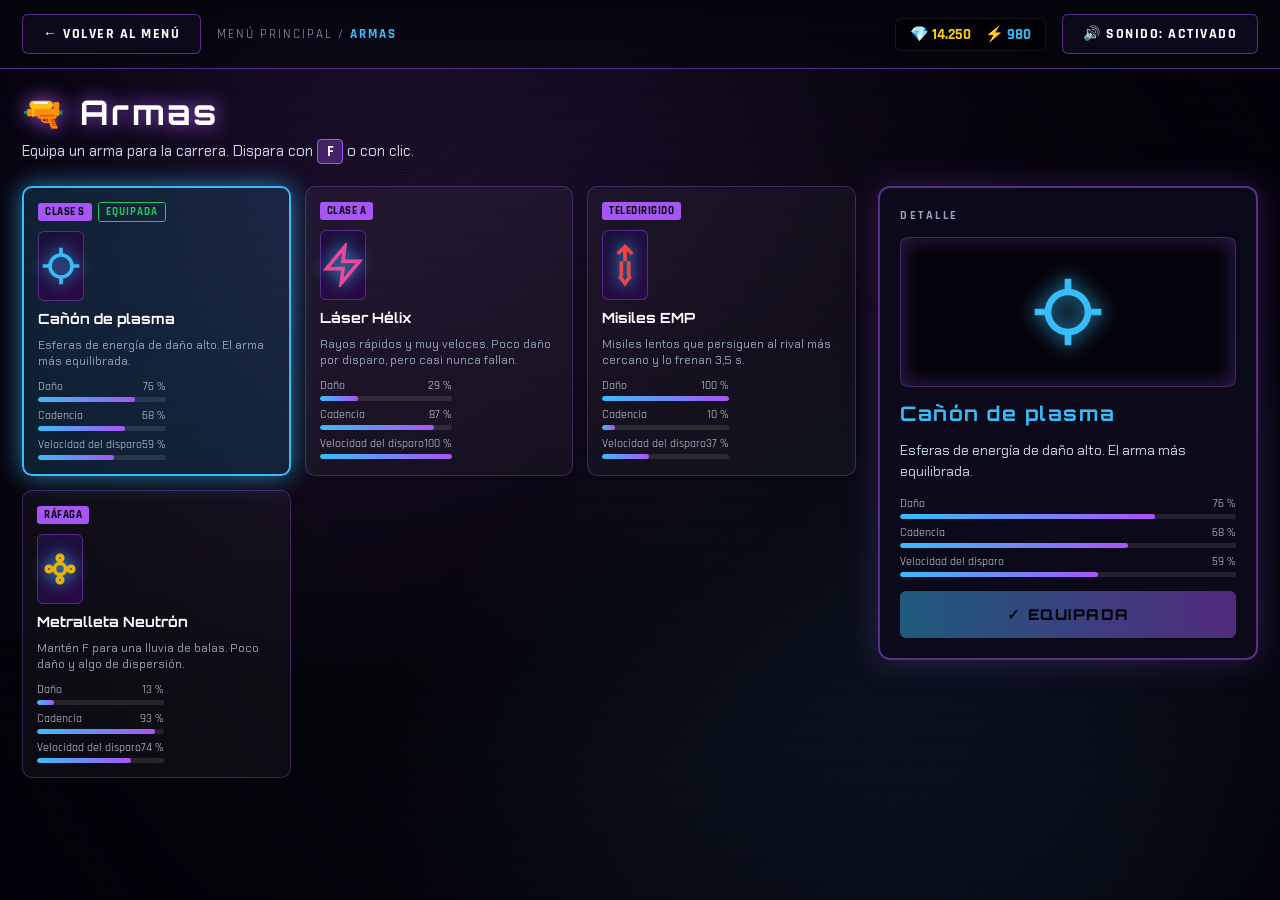
==== armas.html @ e7cd80d9 "v" ====
<!DOCTYPE html>
<html lang="es">
<head>
    <meta charset="UTF-8">
    <meta name="viewport" content="width=device-width, initial-scale=1.0">
    <title>Zero Horizon · Armas</title>
    <link rel="stylesheet" href="css/base.css">
    <link rel="stylesheet" href="css/catalogo.css">
</head>
<body class="pagina-catalogo">
    <div class="efecto-lineas"></div>
    <div class="efecto-vineta"></div>

    <header class="barra-superior">
        <button class="boton" data-ir="menu.html">← Volver al menú</button>
        <span class="ruta">Menú principal / <b>Armas</b></span>
        <span class="espaciador"></span>
        <div class="saldo">
            <span class="diamantes">💎 <span data-saldo="diamantes">0</span></span>
            <span class="creditos">⚡ <span data-saldo="creditos">0</span></span>
        </div>
        <button class="boton" data-accion="sonido">🔊 Sonido: activado</button>
    </header>

    <main class="contenido">
        <div class="encabezado">
            <div>
                <h2>🔫 Armas</h2>
                <p>Equipa un arma para la carrera. Dispara con <kbd>F</kbd> o con clic.</p>
            </div>
        </div>
        <section class="rejilla-tarjetas" id="rejilla" aria-label="Armas"></section>
        <aside class="detalle" id="detalle" aria-live="polite"></aside>
    </main>

    <script src="js/comun.js"></script>
    <script src="js/audio.js"></script>
    <script src="js/datos.js"></script>
    <script src="js/catalogo.js"></script>
    <script>
        Catalogo.iniciar({
            items: ARMAS,
            seleccionInicial: Estado.get('arma'),
            estadoDe: it => it.id === Estado.get('arma') ? { texto: 'Equipada', clase: 'activo' } : null,
            accionDe: it => it.id === Estado.get('arma')
                ? { texto: '✓ Equipada', deshabilitada: true, alHacer: () => {} }
                : { texto: 'Equipar', alHacer: () => { Estado.set('arma', it.id); aviso(`${it.nombre} equipada.`, 'exito'); } }
        });
    </script>
</body>
</html>
---- css/base.css ----
/* ══════════════════════════════════════════════════════════════
   ZERO HORIZON · Fase 2 · Estilos compartidos por todas las pantallas
   ══════════════════════════════════════════════════════════════ */
@import url('https://fonts.googleapis.com/css2?family=Chakra+Petch:ital,wght@0,300;0,500;0,700;1,700&family=Orbitron:wght@400;600;800;900&family=Rajdhani:wght@500;600;700&display=swap');

:root {
    --morado: #a855f7;
    --morado-brillo: rgba(168, 85, 247, 0.75);
    --cian: #38bdf8;
    --cian-brillo: rgba(56, 189, 248, 0.65);
    --magenta: #ec4899;
    --dorado: #facc15;
    --verde: #22c55e;
    --rojo: #ef4444;
    --fondo: #05050d;
    --panel: rgba(13, 10, 28, 0.92);
    --borde: rgba(168, 85, 247, 0.5);
    --texto: #f1f5f9;
    --texto-suave: #cbd5e1;
    --texto-tenue: #94a3b8;
    --fuente-titulo: 'Orbitron', sans-serif;
    --fuente-ui: 'Chakra Petch', sans-serif;
    --fuente-tecnica: 'Rajdhani', sans-serif;
}

* {
    margin: 0;
    padding: 0;
    box-sizing: border-box;
    user-select: none;
    -webkit-user-select: none;
}

html, body {
    width: 100%;
    height: 100%;
    overflow: hidden;
    background-color: var(--fondo);
    font-family: var(--fuente-ui);
    color: #fff;
}

a { color: inherit; text-decoration: none; }
button { font-family: inherit; }

/* Lienzo 3D */
#lienzo-3d {
    position: fixed;
    inset: 0;
    width: 100%;
    height: 100%;
    z-index: 1;
}

/* Efectos de pantalla */
.efecto-lineas {
    position: fixed;
    inset: 0;
    background: linear-gradient(rgba(18, 16, 38, 0) 50%, rgba(0, 0, 0, 0.25) 50%), linear-gradient(90deg, rgba(255, 0, 0, 0.03), rgba(0, 255, 0, 0.01), rgba(0, 0, 255, 0.03));
    background-size: 100% 3px, 4px 100%;
    pointer-events: none;
    z-index: 5;
    opacity: 0.6;
}
.efecto-vineta {
    position: fixed;
    inset: 0;
    background: radial-gradient(circle at center, transparent 40%, rgba(3, 2, 10, 0.92) 100%);
    pointer-events: none;
    z-index: 6;
}

/* ── Barra superior (igual en todas las pantallas internas) ── */
.barra-superior {
    position: relative;
    z-index: 20;
    display: flex;
    align-items: center;
    gap: 16px;
    padding: 14px 22px;
    background: linear-gradient(180deg, rgba(5, 5, 13, 0.95), rgba(5, 5, 13, 0.6));
    border-bottom: 1px solid var(--borde);
}
.barra-superior .ruta {
    font-family: var(--fuente-tecnica);
    font-size: 13px;
    letter-spacing: 2px;
    color: var(--texto-tenue);
    text-transform: uppercase;
}
.barra-superior .ruta b { color: var(--cian); }
.barra-superior h1 {
    font-family: var(--fuente-titulo);
    font-size: 20px;
    letter-spacing: 3px;
    text-shadow: 0 0 15px var(--morado);
}
.barra-superior .espaciador { flex: 1; }

.saldo {
    display: flex;
    gap: 14px;
    font-family: var(--fuente-tecnica);
    font-size: 15px;
    font-weight: 700;
    background: rgba(0, 0, 0, 0.45);
    padding: 6px 14px;
    border-radius: 6px;
    border: 1px solid rgba(255, 255, 255, 0.08);
}
.saldo .diamantes { color: var(--dorado); }
.saldo .creditos { color: var(--cian); }

/* ── Botones ── */
.boton {
    display: inline-flex;
    align-items: center;
    justify-content: center;
    gap: 8px;
    padding: 10px 20px;
    border-radius: 6px;
    border: 1px solid var(--borde);
    background: rgba(13, 10, 28, 0.9);
    color: #fff;
    font-family: var(--fuente-tecnica);
    font-size: 14px;
    font-weight: 700;
    letter-spacing: 1.5px;
    text-transform: uppercase;
    cursor: pointer;
    transition: transform 0.15s, box-shadow 0.2s, border-color 0.2s, color 0.2s, background 0.2s;
}
.boton:hover {
    border-color: var(--cian);
    color: var(--cian);
    box-shadow: 0 0 15px var(--cian-brillo);
}
.boton:active { transform: scale(0.97); }
.boton:focus-visible { outline: 2px solid var(--cian); outline-offset: 2px; }

.boton-principal {
    background: linear-gradient(90deg, var(--cian), var(--morado));
    border: none;
    color: #05050d;
    font-family: var(--fuente-titulo);
    font-weight: 900;
    font-size: 15px;
    padding: 13px 34px;
    box-shadow: 0 0 25px var(--cian-brillo);
}
.boton-principal:hover { color: #fff; box-shadow: 0 0 35px var(--morado-brillo); transform: scale(1.04); }

.boton-exito {
    background: linear-gradient(90deg, #22c55e, #16a34a);
    border: none;
    font-family: var(--fuente-titulo);
    font-weight: 900;
    box-shadow: 0 0 25px rgba(34, 197, 94, 0.5);
}
.boton-exito:hover { color: #fff; box-shadow: 0 0 35px rgba(34, 197, 94, 0.8); transform: scale(1.04); }

.boton-peligro {
    background: linear-gradient(90deg, #ef4444, #b91c1c);
    border: none;
    font-family: var(--fuente-titulo);
    font-weight: 900;
    box-shadow: 0 0 20px rgba(239, 68, 68, 0.45);
}
.boton-peligro:hover { color: #fff; box-shadow: 0 0 30px rgba(239, 68, 68, 0.8); transform: scale(1.04); }

.boton:disabled,
.boton[aria-disabled="true"] {
    opacity: 0.45;
    cursor: not-allowed;
    box-shadow: none;
    transform: none;
}

/* ── Aviso flotante (retroalimentación) ── */
#avisos {
    position: fixed;
    bottom: 26px;
    left: 50%;
    transform: translateX(-50%);
    z-index: 300;
    display: flex;
    flex-direction: column;
    gap: 10px;
    align-items: center;
    pointer-events: none;
}
.aviso {
    min-width: 280px;
    max-width: 90vw;
    padding: 12px 22px;
    border-radius: 8px;
    font-family: var(--fuente-tecnica);
    font-size: 16px;
    font-weight: 700;
    letter-spacing: 1px;
    background: var(--panel);
    border: 2px solid var(--cian);
    box-shadow: 0 0 25px var(--cian-brillo);
    display: flex;
    gap: 10px;
    align-items: center;
    animation: avisoEntra 0.25s ease-out;
}
.aviso.exito { border-color: var(--verde); box-shadow: 0 0 25px rgba(34, 197, 94, 0.55); }
.aviso.error { border-color: var(--rojo); box-shadow: 0 0 25px rgba(239, 68, 68, 0.6); }
.aviso.saliendo { opacity: 0; transform: translateY(10px); transition: all 0.3s; }
@keyframes avisoEntra { from { opacity: 0; transform: translateY(14px); } to { opacity: 1; transform: none; } }

/* ── Diálogo de confirmación ── */
.capa-dialogo {
    position: fixed;
    inset: 0;
    z-index: 200;
    background: rgba(3, 2, 10, 0.85);
    backdrop-filter: blur(12px);
    display: none;
    align-items: center;
    justify-content: center;
}
.capa-dialogo.abierta { display: flex; }
.dialogo {
    width: 90%;
    max-width: 480px;
    background: #0c0820;
    border: 2px solid var(--morado);
    border-radius: 12px;
    box-shadow: 0 0 50px var(--morado-brillo);
    padding: 28px;
    display: flex;
    flex-direction: column;
    gap: 16px;
    text-align: center;
    animation: avisoEntra 0.2s ease-out;
}
.dialogo h2 { font-family: var(--fuente-titulo); font-size: 22px; letter-spacing: 2px; }
.dialogo p { font-size: 15px; color: var(--texto-suave); line-height: 1.5; }
.dialogo .acciones { display: flex; gap: 12px; justify-content: center; flex-wrap: wrap; margin-top: 6px; }

/* ── Pantalla de error (fallo de carga) ── */
.pantalla-error {
    position: fixed;
    inset: 0;
    z-index: 400;
    background: var(--fondo);
    display: none;
    align-items: center;
    justify-content: center;
    padding: 20px;
}
.pantalla-error.visible { display: flex; }
.pantalla-error .dialogo { border-color: var(--rojo); box-shadow: 0 0 50px rgba(239, 68, 68, 0.5); }
.pantalla-error .icono-error { font-size: 56px; }
.pantalla-error code {
    font-family: monospace;
    font-size: 12px;
    color: var(--texto-tenue);
    background: rgba(255, 255, 255, 0.05);
    padding: 6px 10px;
    border-radius: 4px;
    word-break: break-word;
}

/* ── Logotipo ZERO / HORIZON ── */
.logotipo {
    display: flex;
    flex-direction: column;
    align-items: center;
    text-align: center;
}
.logotipo .palabra {
    font-family: var(--fuente-titulo);
    font-weight: 900;
    line-height: 0.95;
    text-transform: uppercase;
    -webkit-background-clip: text;
    background-clip: text;
    -webkit-text-fill-color: transparent;
    transform: scaleX(1.15);
}
.logotipo .zero {
    font-size: clamp(54px, 8.4vw, 110px);
    letter-spacing: 0.3em;
    text-indent: 0.3em;
    background-image: linear-gradient(180deg, #ffffff 0%, #e9d5ff 35%, #c084fc 70%, #9333ea 100%);
    filter: drop-shadow(0 0 45px rgba(168, 85, 247, 0.95));
}
.logotipo .horizon {
    font-size: clamp(58px, 9.2vw, 124px);
    letter-spacing: 0.29em;
    text-indent: 0.29em;
    background-image: linear-gradient(180deg, #ffffff 0%, #f3e8ff 35%, #a855f7 70%, #7e22ce 100%);
    filter: drop-shadow(0 0 55px rgba(168, 85, 247, 1));
    animation: pulsoTitulo 4s infinite alternate ease-in-out;
}
@keyframes pulsoTitulo {
    0% { filter: drop-shadow(0 0 35px rgba(168, 85, 247, 0.8)); }
    100% { filter: drop-shadow(0 0 75px rgba(168, 85, 247, 1)); }
}

/* Teclas */
kbd {
    display: inline-block;
    min-width: 26px;
    text-align: center;
    background: rgba(168, 85, 247, 0.3);
    border: 1px solid var(--morado);
    color: #fff;
    padding: 2px 7px;
    border-radius: 4px;
    font-family: var(--fuente-tecnica);
    font-weight: 700;
}
---- css/catalogo.css ----
/* ── Pantallas de catálogo: Circuitos, Garaje, Armas, Pilotos, Pase de batalla, Tienda, Controles ── */
body.pagina-catalogo {
    overflow-y: auto;
    background:
        radial-gradient(ellipse at 20% 0%, rgba(168, 85, 247, 0.22), transparent 55%),
        radial-gradient(ellipse at 90% 100%, rgba(56, 189, 248, 0.16), transparent 50%),
        var(--fondo);
}
body.pagina-catalogo .efecto-lineas,
body.pagina-catalogo .efecto-vineta { position: fixed; }

.pagina-catalogo .barra-superior { position: sticky; top: 0; backdrop-filter: blur(10px); }

.contenido {
    position: relative;
    z-index: 10;
    max-width: 1280px;
    margin: 0 auto;
    padding: 22px;
    display: grid;
    grid-template-columns: 1fr 380px;
    gap: 22px;
    align-items: start;
}

.encabezado {
    grid-column: 1 / -1;
    display: flex;
    justify-content: space-between;
    align-items: flex-end;
    gap: 20px;
    flex-wrap: wrap;
}
.encabezado h2 {
    font-family: var(--fuente-titulo);
    font-size: clamp(24px, 3vw, 34px);
    letter-spacing: 3px;
    text-shadow: 0 0 20px var(--morado);
}
.encabezado p { color: var(--texto-suave); font-size: 15px; margin-top: 6px; max-width: 640px; }

/* Rejilla de tarjetas */
.rejilla-tarjetas {
    display: grid;
    grid-template-columns: repeat(auto-fill, minmax(210px, 1fr));
    gap: 14px;
}
.tarjeta {
    background: rgba(255, 255, 255, 0.04);
    border: 1.5px solid rgba(168, 85, 247, 0.3);
    border-radius: 10px;
    padding: 14px;
    display: flex;
    flex-direction: column;
    gap: 9px;
    cursor: pointer;
    position: relative;
    text-align: left;
    color: #fff;
    transition: transform 0.2s, border-color 0.2s, background 0.2s, box-shadow 0.2s;
}
.tarjeta:hover { background: rgba(168, 85, 247, 0.16); border-color: var(--cian); transform: translateY(-3px); box-shadow: 0 8px 20px rgba(56, 189, 248, 0.25); }
.tarjeta:focus-visible { outline: 2px solid var(--cian); outline-offset: 2px; }
.tarjeta[aria-pressed="true"] { border: 2px solid var(--cian); background: rgba(56, 189, 248, 0.15); box-shadow: 0 0 25px var(--cian-brillo); }
.tarjeta.bloqueada .icono-tarjeta { filter: grayscale(1) brightness(0.6); }

.tarjeta .cabecera { display: flex; justify-content: space-between; align-items: center; gap: 6px; min-height: 20px; }
.etiqueta {
    font-family: var(--fuente-tecnica);
    font-size: 11px;
    font-weight: 800;
    padding: 2px 7px;
    border-radius: 3px;
    background: var(--morado);
    color: #000;
    letter-spacing: 0.5px;
    text-transform: uppercase;
}
.chip-estado {
    font-family: var(--fuente-tecnica);
    font-size: 11px;
    font-weight: 800;
    letter-spacing: 1px;
    padding: 2px 7px;
    border-radius: 3px;
    text-transform: uppercase;
    border: 1px solid currentColor;
}
.chip-estado.activo { color: var(--verde); }
.chip-estado.bloqueado { color: var(--texto-tenue); }
.chip-estado.disponible { color: var(--cian); }
.chip-estado.comprado { color: var(--dorado); }

.icono-tarjeta {
    height: 70px;
    border-radius: 6px;
    background: linear-gradient(135deg, #181238, #2a0845);
    border: 1px solid rgba(168, 85, 247, 0.4);
    display: flex;
    align-items: center;
    justify-content: center;
}
.icono-tarjeta svg { width: 44px; height: 44px; filter: drop-shadow(0 0 8px var(--cian)); }
.tarjeta h3 { font-family: var(--fuente-titulo); font-size: 14px; line-height: 1.25; }
.tarjeta p { font-size: 12px; color: var(--texto-tenue); line-height: 1.4; }
.tarjeta .precio { font-family: var(--fuente-tecnica); font-weight: 800; font-size: 16px; color: var(--dorado); }

/* Barras de estadísticas */
.estadisticas { display: flex; flex-direction: column; gap: 6px; }
.estadistica .fila { display: flex; justify-content: space-between; font-family: var(--fuente-tecnica); font-size: 12px; color: var(--texto-suave); }
.barra { height: 5px; background: rgba(255, 255, 255, 0.1); border-radius: 3px; overflow: hidden; margin-top: 3px; }
.barra > div { height: 100%; background: linear-gradient(90deg, var(--cian), var(--morado)); border-radius: 3px; }

/* Panel de detalle */
.detalle {
    position: sticky;
    top: 86px;
    background: var(--panel);
    border: 2px solid var(--borde);
    border-radius: 12px;
    padding: 20px;
    display: flex;
    flex-direction: column;
    gap: 14px;
    box-shadow: 0 0 35px rgba(168, 85, 247, 0.25);
}
.detalle .titulo-panel {
    font-family: var(--fuente-tecnica);
    font-size: 12px;
    font-weight: 800;
    letter-spacing: 2.5px;
    color: var(--texto-tenue);
    text-transform: uppercase;
}
.detalle .visual {
    height: 150px;
    border-radius: 8px;
    background: rgba(0, 0, 0, 0.5);
    border: 1px solid rgba(168, 85, 247, 0.4);
    box-shadow: inset 0 0 20px rgba(168, 85, 247, 0.3);
    display: flex;
    align-items: center;
    justify-content: center;
    padding: 14px;
}
.detalle .visual svg { width: 100%; height: 100%; max-width: 260px; filter: drop-shadow(0 0 10px var(--cian)); }
.detalle .visual.icono svg { width: 80px; height: 80px; }
.detalle .visual.mapa { height: 200px; padding: 10px; }
.detalle .visual.mapa svg { max-width: none; filter: none; }
.detalle .visual.visual-3d { height: 230px; padding: 0; overflow: hidden; }
.icono-tarjeta.mapa { height: 96px; padding: 6px; }
.icono-tarjeta.mapa svg { width: 100%; height: 100%; filter: none; }
.leyenda { display: flex; flex-wrap: wrap; gap: 10px; font-family: var(--fuente-tecnica); font-size: 12px; color: var(--texto-suave); }
.leyenda span { display: inline-flex; align-items: center; gap: 5px; }
.leyenda i { width: 9px; height: 9px; border-radius: 50%; display: inline-block; }
.detalle h3 { font-family: var(--fuente-titulo); font-size: 20px; letter-spacing: 1.5px; color: var(--cian); }
.detalle .descripcion { font-size: 14px; color: var(--texto-suave); line-height: 1.5; }
.detalle .nota {
    font-family: var(--fuente-tecnica);
    font-size: 14px;
    font-weight: 700;
    padding: 8px 12px;
    border-radius: 6px;
    background: rgba(255, 255, 255, 0.05);
    border-left: 3px solid var(--cian);
}
.detalle .nota.bloqueo { border-left-color: var(--rojo); color: #fca5a5; }
.detalle .acciones-detalle { display: flex; flex-direction: column; gap: 10px; }
.detalle .acciones-detalle .boton { width: 100%; padding: 14px; }

/* Progreso del pase */
.progreso-pase {
    display: flex;
    align-items: center;
    gap: 14px;
    min-width: 320px;
    background: var(--panel);
    border: 1px solid var(--borde);
    border-radius: 10px;
    padding: 12px 16px;
}
.progreso-pase .num { font-family: var(--fuente-titulo); font-size: 26px; font-weight: 900; color: var(--dorado); }
.progreso-pase .info { flex: 1; font-family: var(--fuente-tecnica); font-size: 13px; color: var(--texto-suave); letter-spacing: 1px; }
.progreso-pase .barra { height: 8px; margin-top: 6px; }
.progreso-pase .barra > div { background: linear-gradient(90deg, var(--dorado), var(--magenta)); }

/* Controles */
.contenido.una-columna { grid-template-columns: 1fr; max-width: 980px; }
.grupos-controles { display: grid; grid-template-columns: repeat(auto-fit, minmax(300px, 1fr)); gap: 16px; }
.grupo-controles {
    background: var(--panel);
    border: 2px solid var(--borde);
    border-radius: 12px;
    padding: 18px;
}
.grupo-controles h3 { font-family: var(--fuente-titulo); font-size: 15px; letter-spacing: 2px; color: var(--cian); margin-bottom: 12px; }
.fila-control {
    display: flex;
    justify-content: space-between;
    align-items: center;
    gap: 12px;
    padding: 9px 0;
    border-bottom: 1px solid rgba(255, 255, 255, 0.07);
    font-size: 15px;
}
.fila-control:last-child { border-bottom: none; }
.fila-control .teclas { display: flex; gap: 6px; flex-shrink: 0; }

@media (max-width: 900px) {
    .contenido { grid-template-columns: 1fr; }
    .detalle { position: static; }
    .barra-superior { flex-wrap: wrap; }
}
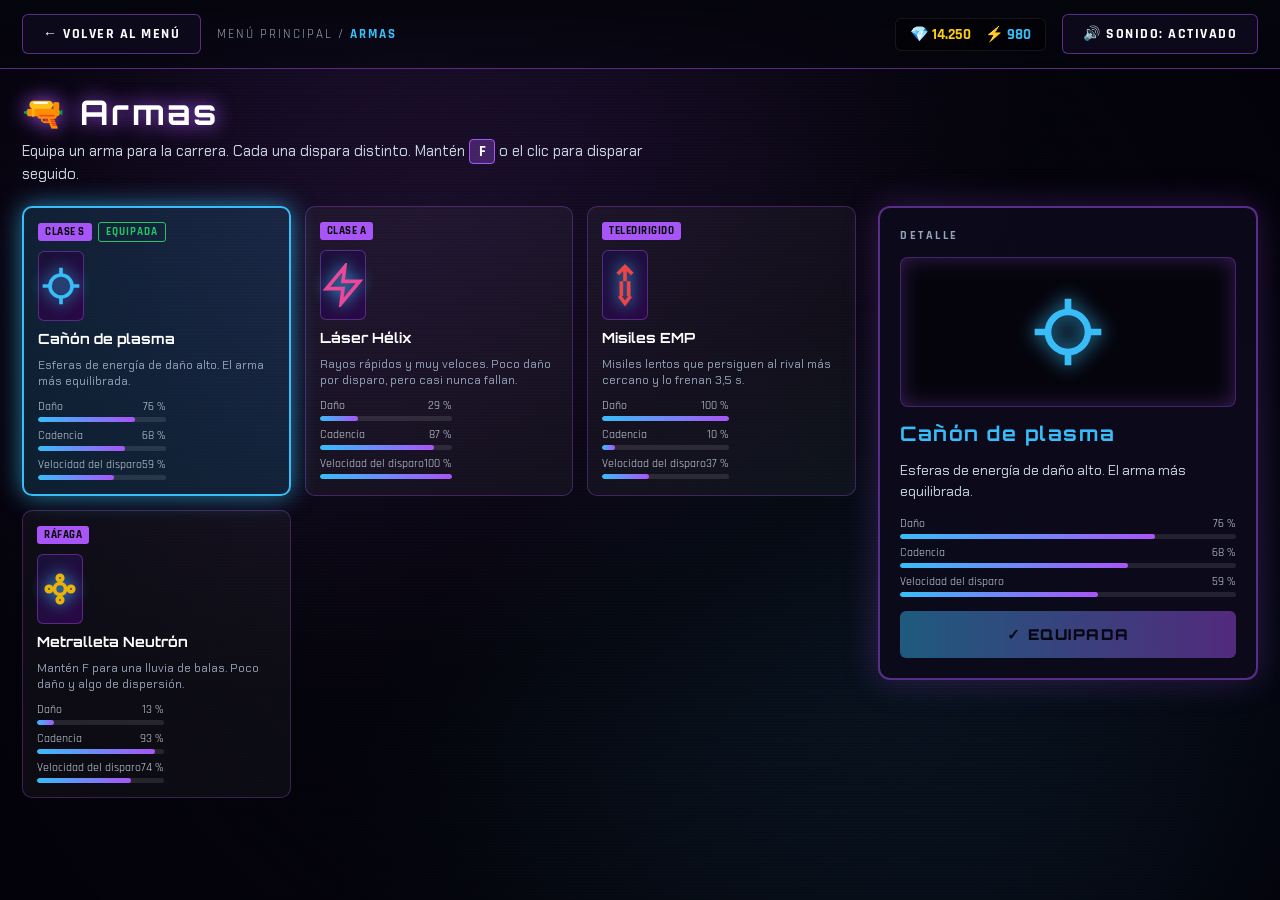
==== commit ebe8d430: "player 1" ====
--- a/armas.html
+++ b/armas.html
@@ -26,7 +26,7 @@
         <div class="encabezado">
             <div>
                 <h2>🔫 Armas</h2>
-                <p>Equipa un arma para la carrera. Dispara con <kbd>F</kbd> o con clic.</p>
+                <p>Equipa un arma para la carrera. Cada una dispara distinto. Mantén <kbd>F</kbd> o el clic para disparar seguido.</p>
             </div>
         </div>
         <section class="rejilla-tarjetas" id="rejilla" aria-label="Armas"></section>
